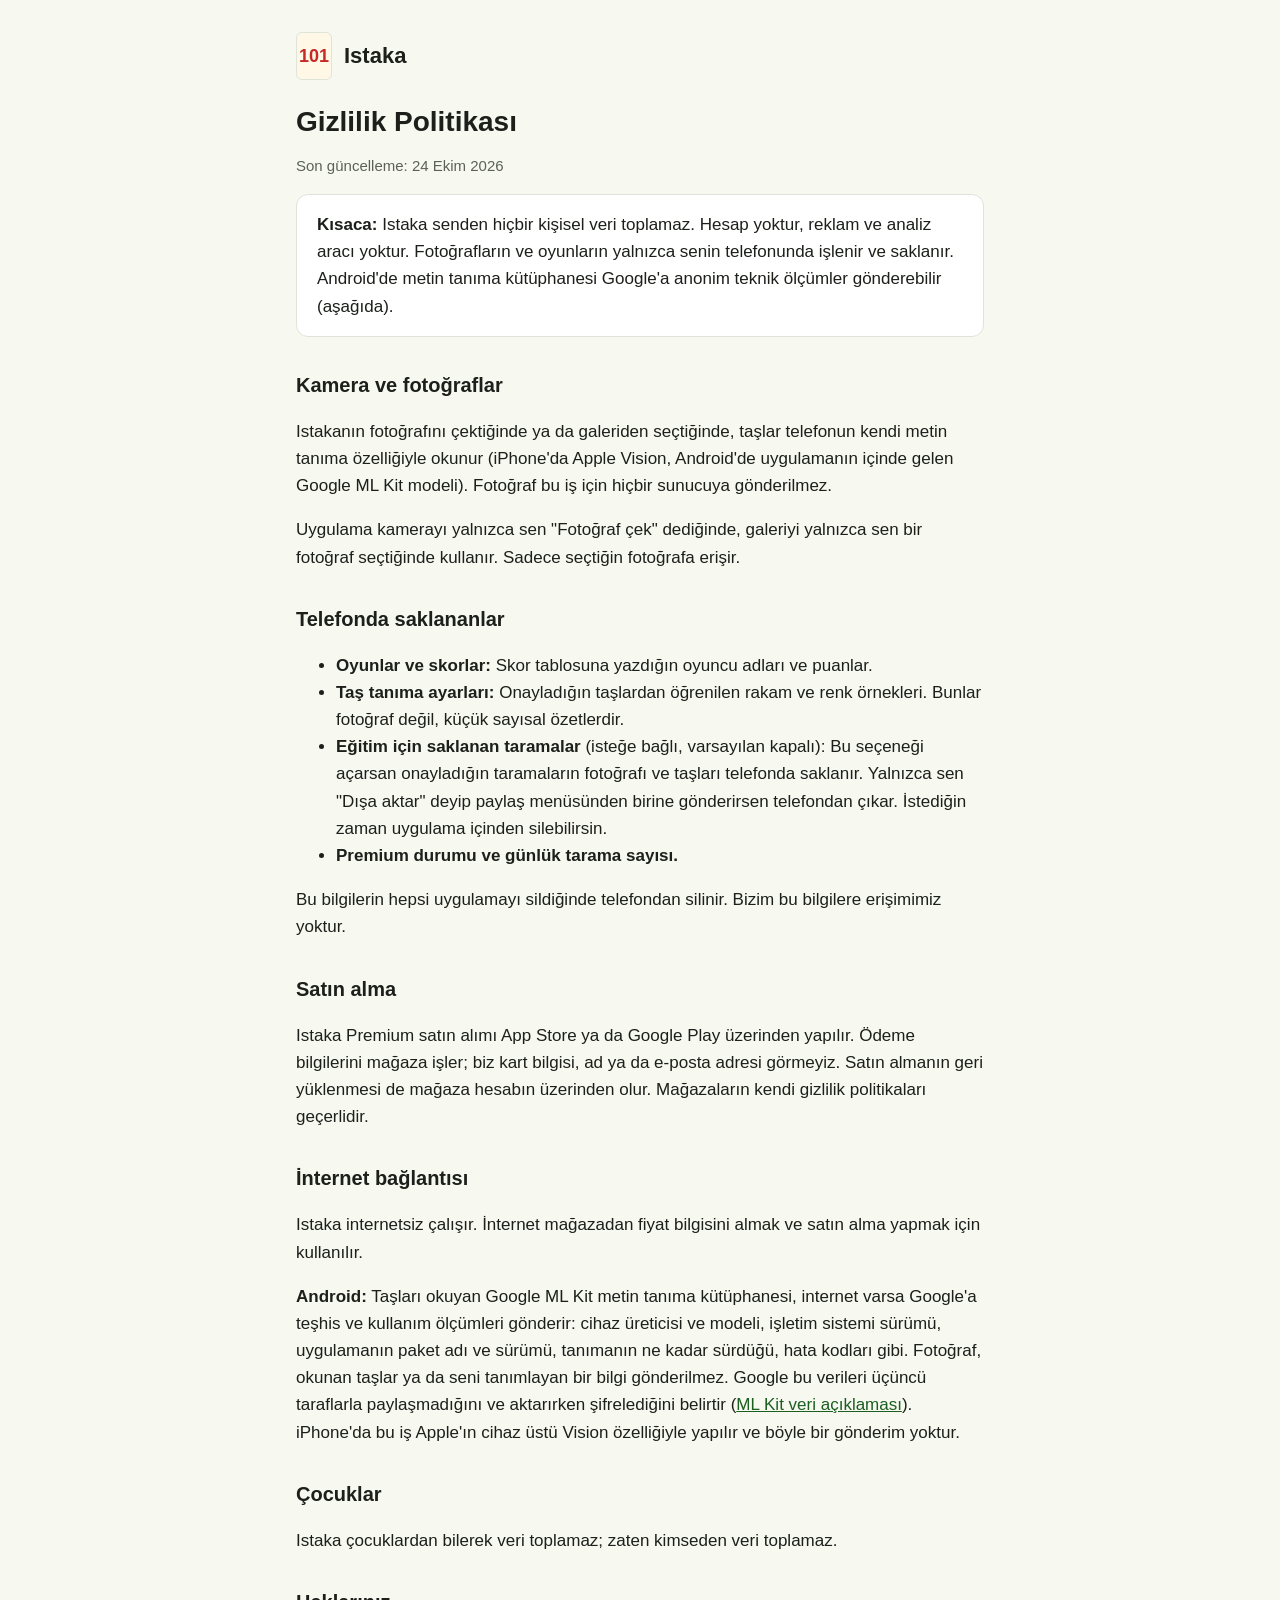
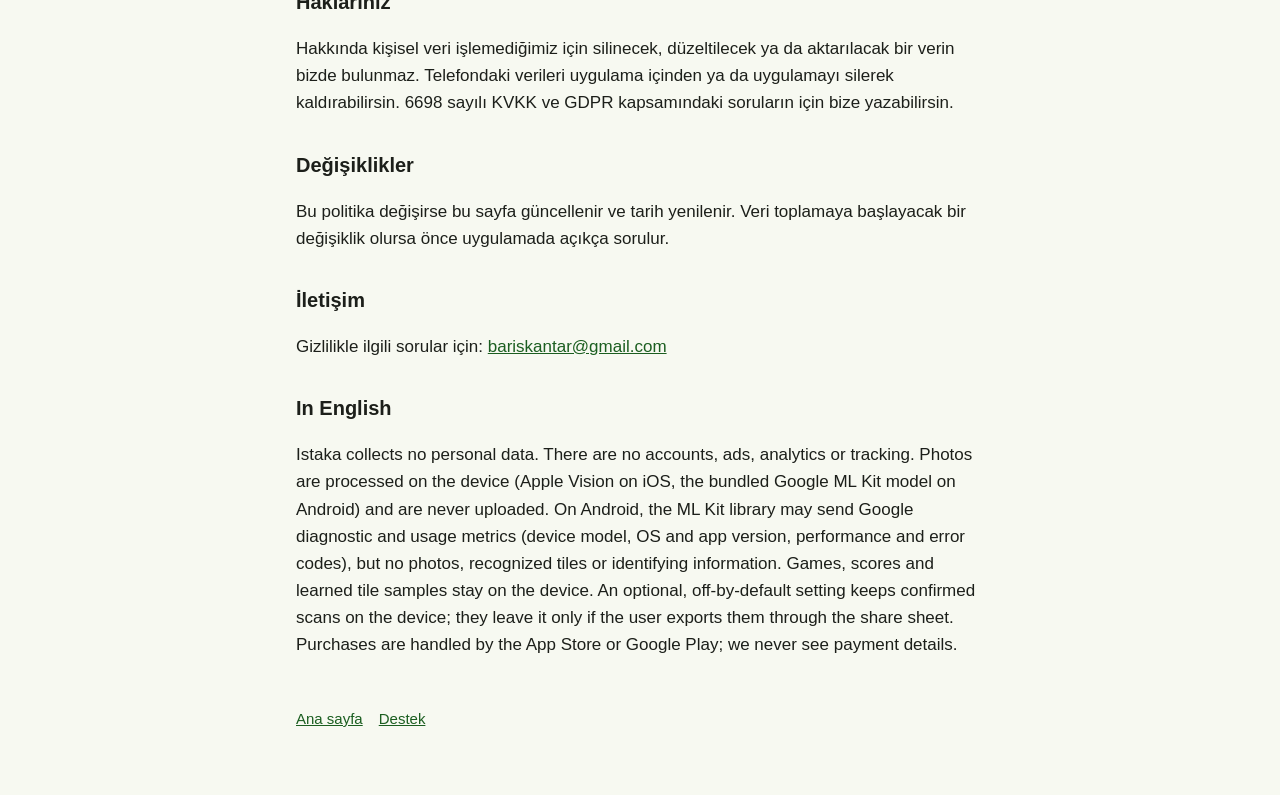
==== gizlilik/index.html @ b6f3dc68 "Istaka: gizlilik, destek ve tanıtım sayfaları Co-Authored-By: Claude Opus 5.5 <noreply@anthropic.com" ====
<!doctype html>
<html lang="tr">
<head>
<meta charset="utf-8">
<meta name="viewport" content="width=device-width, initial-scale=1">
<title>Istaka · Gizlilik Politikası</title>
<link rel="stylesheet" href="../style.css">
</head>
<body>
<main>
<header><div class="tile">101</div><a href="../">Istaka</a></header>

<h1>Gizlilik Politikası</h1>
<p class="muted">Son güncelleme: 24 Ekim 2026</p>

<div class="card">
  <strong>Kısaca:</strong> Istaka senden hiçbir kişisel veri toplamaz. Hesap
  yoktur, reklam ve analiz aracı yoktur. Fotoğrafların ve oyunların yalnızca
  senin telefonunda işlenir ve saklanır. Android'de metin tanıma kütüphanesi
  Google'a anonim teknik ölçümler gönderebilir (aşağıda).
</div>

<h2>Kamera ve fotoğraflar</h2>
<p>Istakanın fotoğrafını çektiğinde ya da galeriden seçtiğinde, taşlar
telefonun kendi metin tanıma özelliğiyle okunur (iPhone'da Apple Vision,
Android'de uygulamanın içinde gelen Google ML Kit modeli). Fotoğraf bu iş için
hiçbir sunucuya gönderilmez.</p>
<p>Uygulama kamerayı yalnızca sen "Fotoğraf çek" dediğinde, galeriyi yalnızca
sen bir fotoğraf seçtiğinde kullanır. Sadece seçtiğin fotoğrafa erişir.</p>

<h2>Telefonda saklananlar</h2>
<ul>
  <li><strong>Oyunlar ve skorlar:</strong> Skor tablosuna yazdığın oyuncu adları ve puanlar.</li>
  <li><strong>Taş tanıma ayarları:</strong> Onayladığın taşlardan öğrenilen rakam ve renk örnekleri.
    Bunlar fotoğraf değil, küçük sayısal özetlerdir.</li>
  <li><strong>Eğitim için saklanan taramalar</strong> (isteğe bağlı, varsayılan kapalı): Bu
    seçeneği açarsan onayladığın taramaların fotoğrafı ve taşları telefonda saklanır.
    Yalnızca sen "Dışa aktar" deyip paylaş menüsünden birine gönderirsen telefondan çıkar.
    İstediğin zaman uygulama içinden silebilirsin.</li>
  <li><strong>Premium durumu ve günlük tarama sayısı.</strong></li>
</ul>
<p>Bu bilgilerin hepsi uygulamayı sildiğinde telefondan silinir. Bizim bu
bilgilere erişimimiz yoktur.</p>

<h2>Satın alma</h2>
<p>Istaka Premium satın alımı App Store ya da Google Play üzerinden yapılır.
Ödeme bilgilerini mağaza işler; biz kart bilgisi, ad ya da e-posta adresi
görmeyiz. Satın almanın geri yüklenmesi de mağaza hesabın üzerinden olur.
Mağazaların kendi gizlilik politikaları geçerlidir.</p>

<h2>İnternet bağlantısı</h2>
<p>Istaka internetsiz çalışır. İnternet mağazadan fiyat bilgisini almak ve
satın alma yapmak için kullanılır.</p>
<p><strong>Android:</strong> Taşları okuyan Google ML Kit metin tanıma
kütüphanesi, internet varsa Google'a teşhis ve kullanım ölçümleri gönderir:
cihaz üreticisi ve modeli, işletim sistemi sürümü, uygulamanın paket adı ve
sürümü, tanımanın ne kadar sürdüğü, hata kodları gibi. Fotoğraf, okunan taşlar
ya da seni tanımlayan bir bilgi gönderilmez. Google bu verileri üçüncü
taraflarla paylaşmadığını ve aktarırken şifrelediğini belirtir
(<a href="https://developers.google.com/ml-kit/android-data-disclosure">ML Kit veri açıklaması</a>).
iPhone'da bu iş Apple'ın cihaz üstü Vision özelliğiyle yapılır ve böyle bir
gönderim yoktur.</p>

<h2>Çocuklar</h2>
<p>Istaka çocuklardan bilerek veri toplamaz; zaten kimseden veri toplamaz.</p>

<h2>Haklarınız</h2>
<p>Hakkında kişisel veri işlemediğimiz için silinecek, düzeltilecek ya da
aktarılacak bir verin bizde bulunmaz. Telefondaki verileri uygulama içinden ya
da uygulamayı silerek kaldırabilirsin. 6698 sayılı KVKK ve GDPR kapsamındaki
soruların için bize yazabilirsin.</p>

<h2>Değişiklikler</h2>
<p>Bu politika değişirse bu sayfa güncellenir ve tarih yenilenir. Veri
toplamaya başlayacak bir değişiklik olursa önce uygulamada açıkça sorulur.</p>

<h2>İletişim</h2>
<p>Gizlilikle ilgili sorular için: <a href="mailto:bariskantar@gmail.com">bariskantar@gmail.com</a></p>

<h2 lang="en">In English</h2>
<p lang="en">Istaka collects no personal data. There are no accounts, ads,
analytics or tracking. Photos are processed on the device (Apple Vision on
iOS, the bundled Google ML Kit model on Android) and are never uploaded. On
Android, the ML Kit library may send Google diagnostic and usage metrics
(device model, OS and app version, performance and error codes), but no
photos, recognized tiles or identifying information.
Games, scores and learned tile samples stay on the device. An optional,
off-by-default setting keeps confirmed scans on the device; they leave it only
if the user exports them through the share sheet. Purchases are handled by the
App Store or Google Play; we never see payment details.</p>

<footer><a href="../">Ana sayfa</a><a href="../destek/">Destek</a></footer>
</main>
</body>
</html>
---- style.css ----
:root {
  --bg: #f7f9f1;
  --text: #1c1f1a;
  --muted: #5b6157;
  --accent: #1b5e20;
  --card: #ffffff;
  --border: #dfe4d8;
}
@media (prefers-color-scheme: dark) {
  :root {
    --bg: #121511;
    --text: #e3e7dd;
    --muted: #a7ad9f;
    --accent: #8fd18f;
    --card: #1b1f19;
    --border: #2d332a;
  }
}
* { box-sizing: border-box; }
body {
  margin: 0;
  background: var(--bg);
  color: var(--text);
  font: 17px/1.6 -apple-system, BlinkMacSystemFont, "Segoe UI", Roboto, sans-serif;
}
main { max-width: 720px; margin: 0 auto; padding: 32px 16px 64px; }
header { display: flex; align-items: center; gap: 12px; margin-bottom: 24px; }
header a { color: inherit; text-decoration: none; font-weight: 700; font-size: 22px; }
.tile {
  width: 36px; height: 48px; border-radius: 6px; background: #fff8e7;
  border: 1px solid var(--border); display: grid; place-items: center;
  color: #c62828; font-weight: 800; font-size: 18px;
}
h1 { font-size: 28px; line-height: 1.25; margin: 0 0 8px; }
h2 { font-size: 20px; margin: 32px 0 8px; }
p, li { color: var(--text); }
.muted { color: var(--muted); font-size: 15px; }
a { color: var(--accent); }
.card {
  background: var(--card); border: 1px solid var(--border);
  border-radius: 12px; padding: 16px 20px; margin: 16px 0;
}
footer { margin-top: 48px; font-size: 15px; color: var(--muted); }
footer a { margin-right: 16px; }
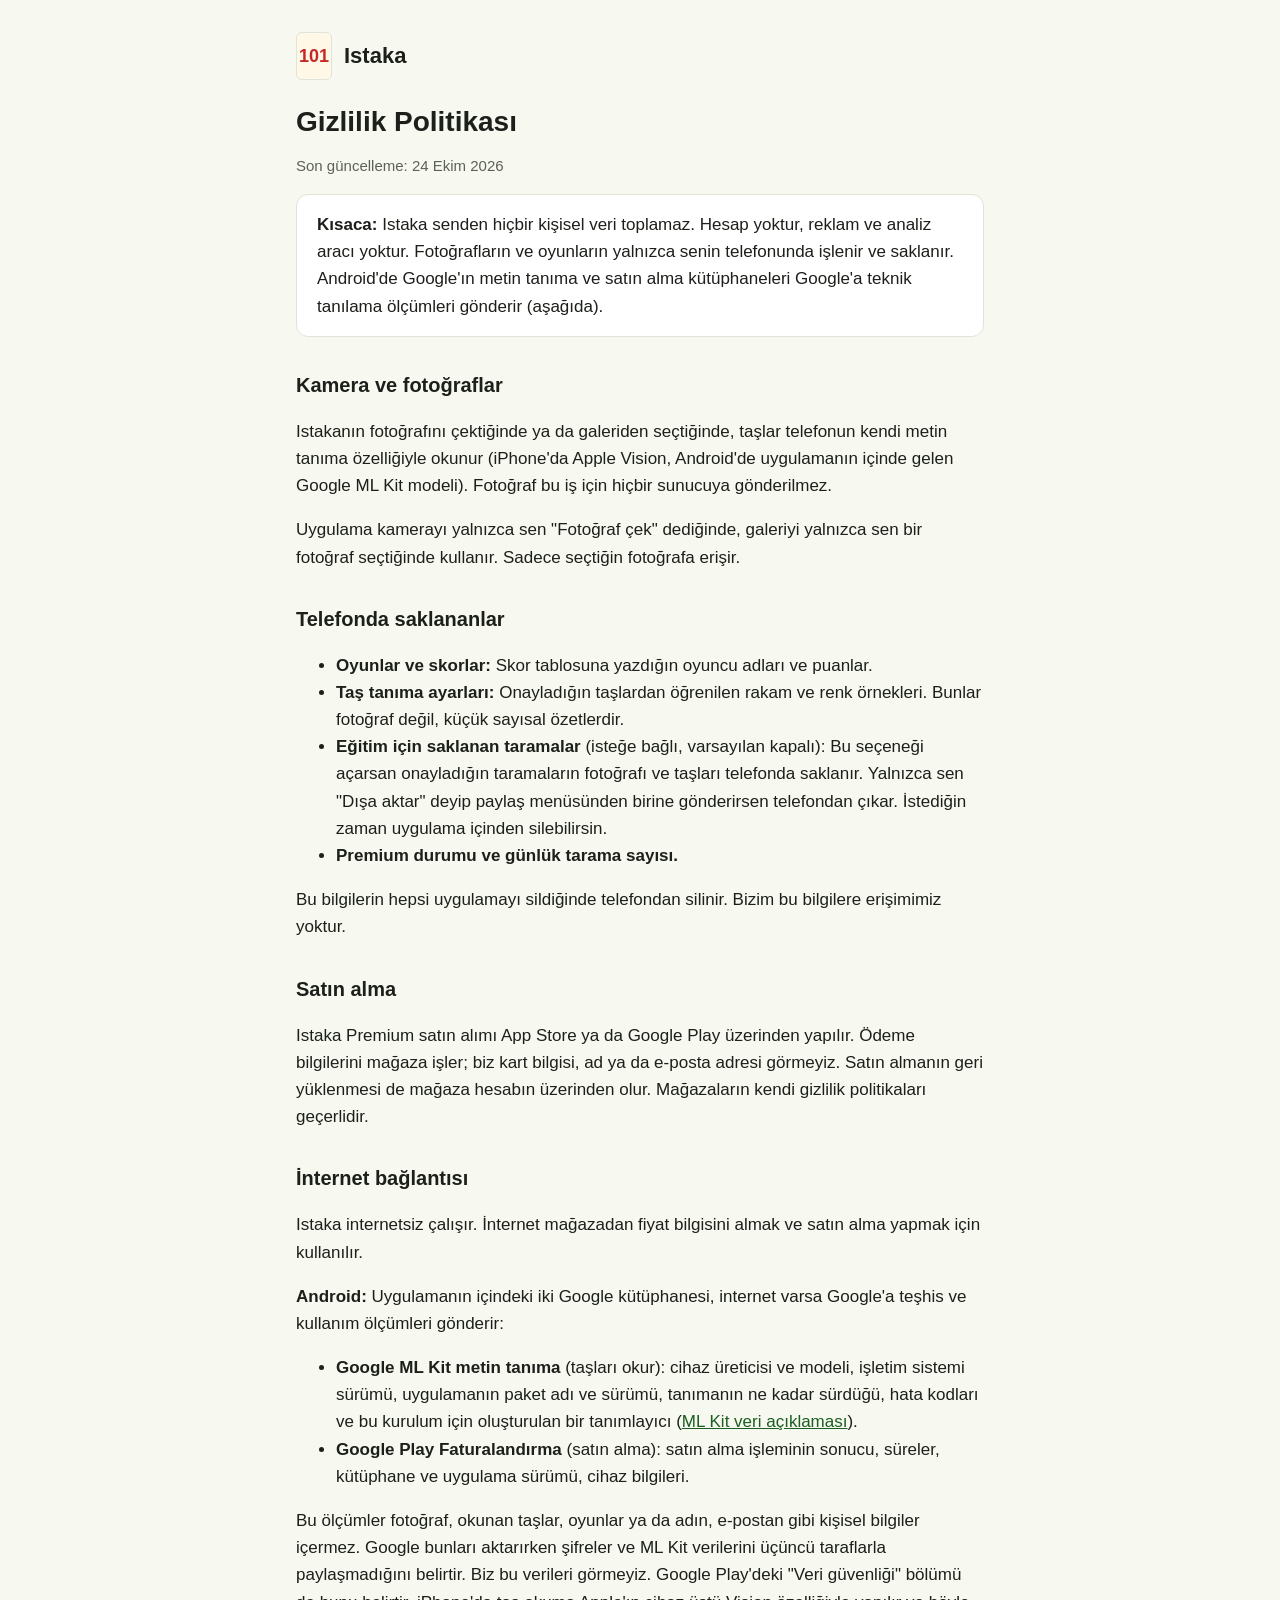
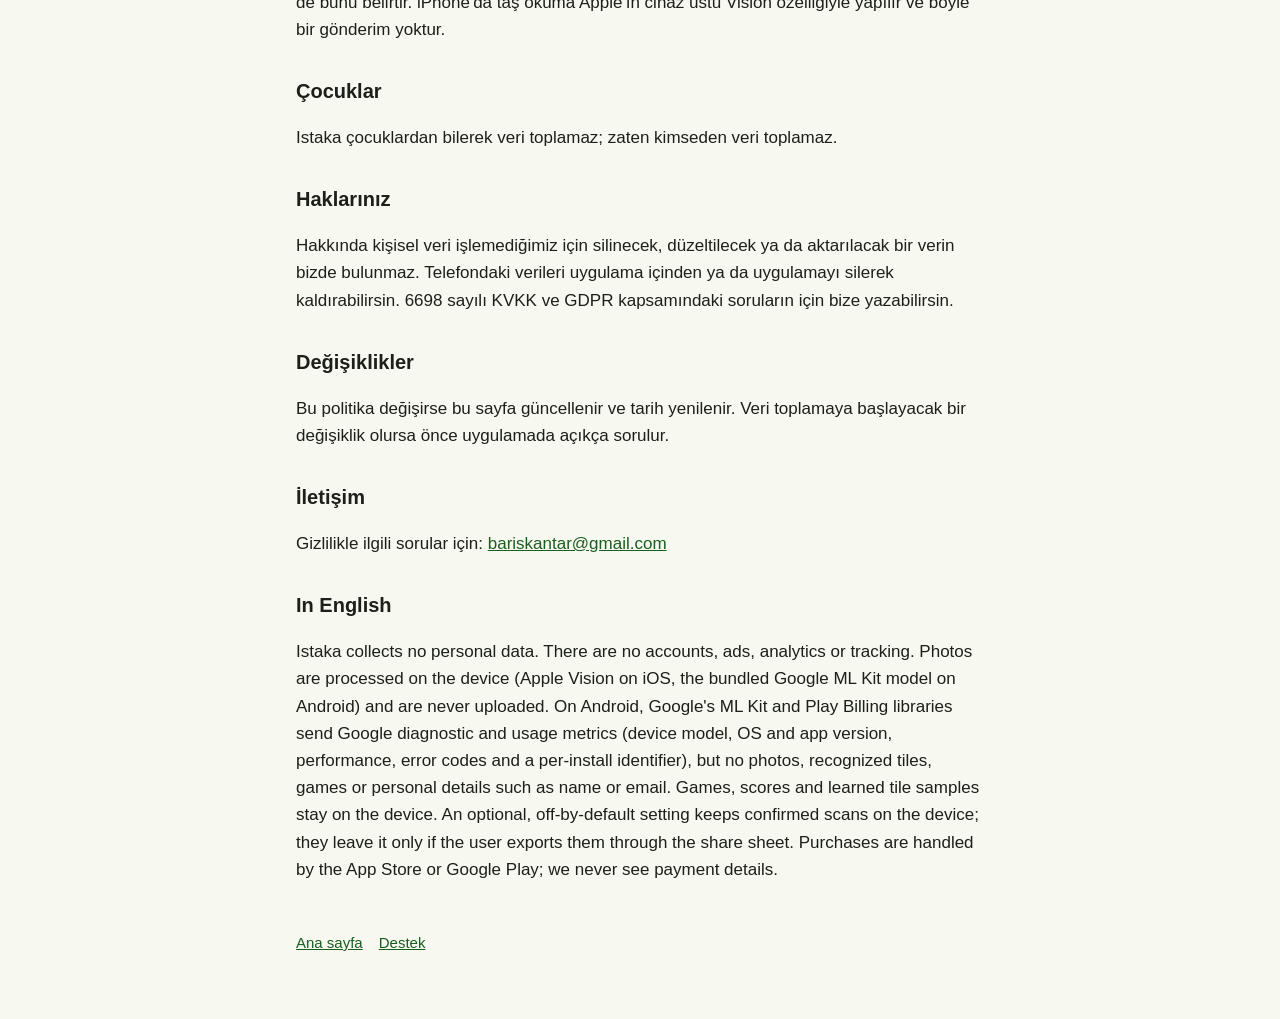
==== commit 84ca0cd0: "Gizlilik: Android'de Play Billing ölçümleri ve kurulum tanımlayıcısı Co-Authored-By: Claude Opus 5.5" ====
--- a/gizlilik/index.html
+++ b/gizlilik/index.html
@@ -16,8 +16,9 @@
 <div class="card">
   <strong>Kısaca:</strong> Istaka senden hiçbir kişisel veri toplamaz. Hesap
   yoktur, reklam ve analiz aracı yoktur. Fotoğrafların ve oyunların yalnızca
-  senin telefonunda işlenir ve saklanır. Android'de metin tanıma kütüphanesi
-  Google'a anonim teknik ölçümler gönderebilir (aşağıda).
+  senin telefonunda işlenir ve saklanır. Android'de Google'ın metin tanıma ve
+  satın alma kütüphaneleri Google'a teknik tanılama ölçümleri gönderir
+  (aşağıda).
 </div>
 
 <h2>Kamera ve fotoğraflar</h2>
@@ -51,15 +52,23 @@
 <h2>İnternet bağlantısı</h2>
 <p>Istaka internetsiz çalışır. İnternet mağazadan fiyat bilgisini almak ve
 satın alma yapmak için kullanılır.</p>
-<p><strong>Android:</strong> Taşları okuyan Google ML Kit metin tanıma
-kütüphanesi, internet varsa Google'a teşhis ve kullanım ölçümleri gönderir:
-cihaz üreticisi ve modeli, işletim sistemi sürümü, uygulamanın paket adı ve
-sürümü, tanımanın ne kadar sürdüğü, hata kodları gibi. Fotoğraf, okunan taşlar
-ya da seni tanımlayan bir bilgi gönderilmez. Google bu verileri üçüncü
-taraflarla paylaşmadığını ve aktarırken şifrelediğini belirtir
-(<a href="https://developers.google.com/ml-kit/android-data-disclosure">ML Kit veri açıklaması</a>).
-iPhone'da bu iş Apple'ın cihaz üstü Vision özelliğiyle yapılır ve böyle bir
-gönderim yoktur.</p>
+<p><strong>Android:</strong> Uygulamanın içindeki iki Google kütüphanesi,
+internet varsa Google'a teşhis ve kullanım ölçümleri gönderir:</p>
+<ul>
+  <li><strong>Google ML Kit metin tanıma</strong> (taşları okur): cihaz
+    üreticisi ve modeli, işletim sistemi sürümü, uygulamanın paket adı ve
+    sürümü, tanımanın ne kadar sürdüğü, hata kodları ve bu kurulum için
+    oluşturulan bir tanımlayıcı
+    (<a href="https://developers.google.com/ml-kit/android-data-disclosure">ML Kit veri açıklaması</a>).</li>
+  <li><strong>Google Play Faturalandırma</strong> (satın alma): satın alma
+    işleminin sonucu, süreler, kütüphane ve uygulama sürümü, cihaz bilgileri.</li>
+</ul>
+<p>Bu ölçümler fotoğraf, okunan taşlar, oyunlar ya da adın, e-postan gibi
+kişisel bilgiler içermez. Google bunları aktarırken şifreler ve ML Kit
+verilerini üçüncü taraflarla paylaşmadığını belirtir. Biz bu verileri görmeyiz.
+Google Play'deki "Veri güvenliği" bölümü de bunu belirtir. iPhone'da taş
+okuma Apple'ın cihaz üstü Vision özelliğiyle yapılır ve böyle bir gönderim
+yoktur.</p>
 
 <h2>Çocuklar</h2>
 <p>Istaka çocuklardan bilerek veri toplamaz; zaten kimseden veri toplamaz.</p>
@@ -81,9 +90,10 @@
 <p lang="en">Istaka collects no personal data. There are no accounts, ads,
 analytics or tracking. Photos are processed on the device (Apple Vision on
 iOS, the bundled Google ML Kit model on Android) and are never uploaded. On
-Android, the ML Kit library may send Google diagnostic and usage metrics
-(device model, OS and app version, performance and error codes), but no
-photos, recognized tiles or identifying information.
+Android, Google's ML Kit and Play Billing libraries send Google diagnostic and
+usage metrics (device model, OS and app version, performance, error codes and a
+per-install identifier), but no photos, recognized tiles, games or personal
+details such as name or email.
 Games, scores and learned tile samples stay on the device. An optional,
 off-by-default setting keeps confirmed scans on the device; they leave it only
 if the user exports them through the share sheet. Purchases are handled by the
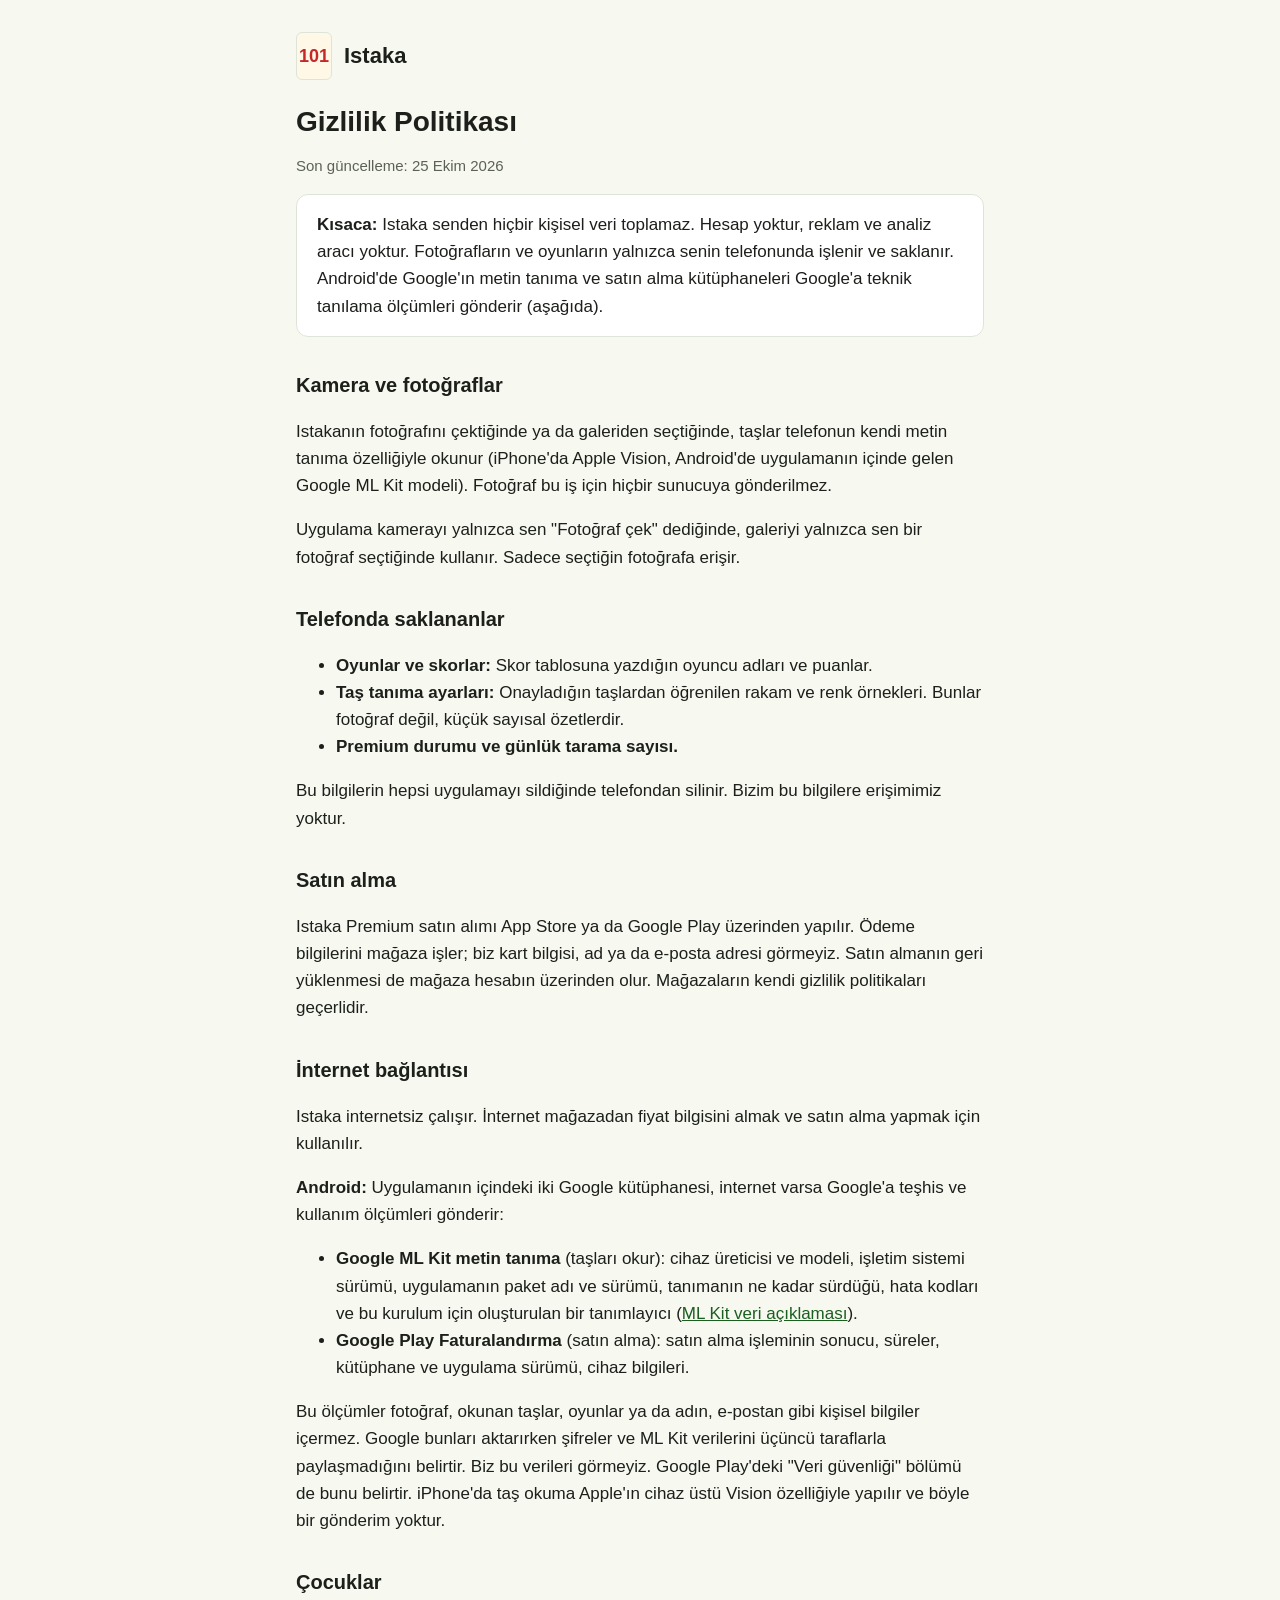
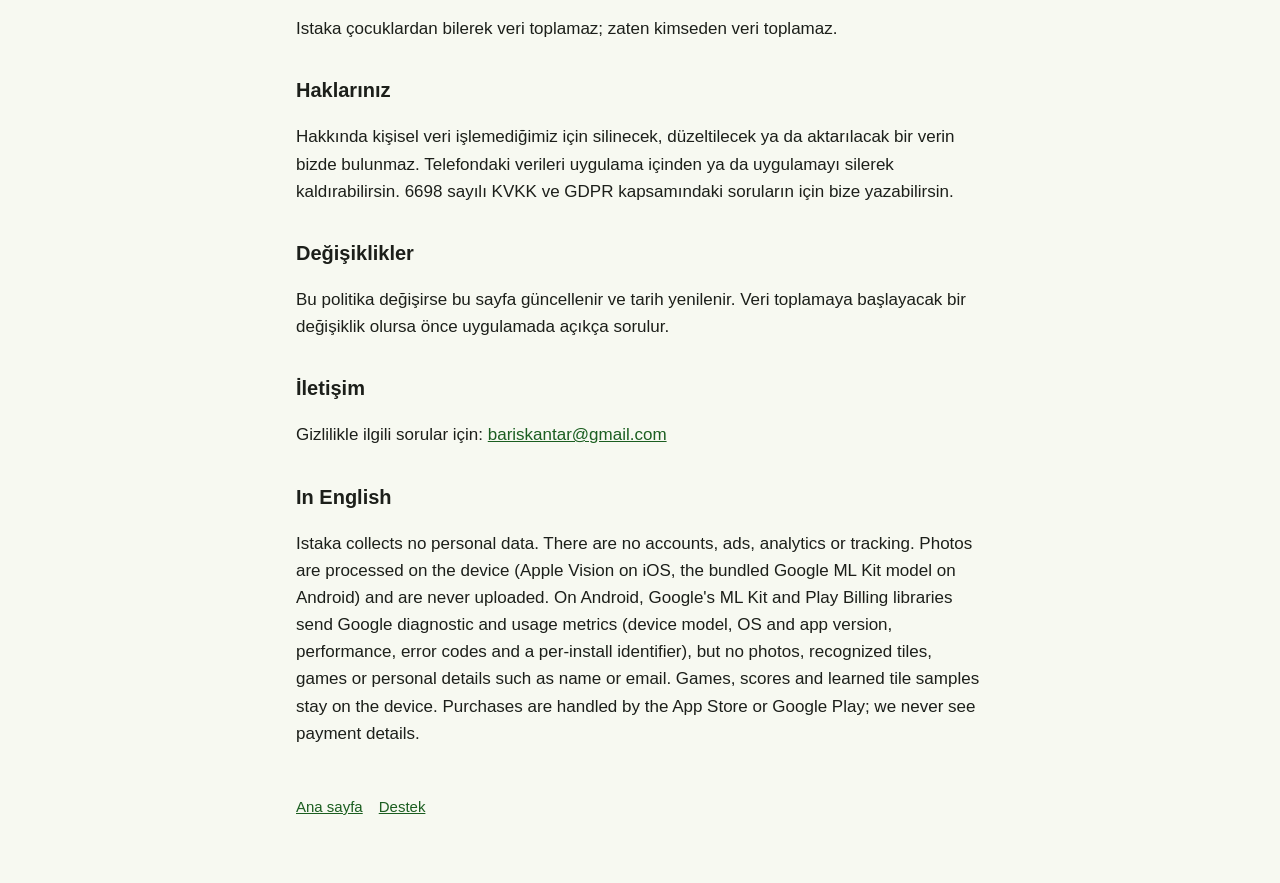
==== commit d6da6344: "Gizlilik: eğitim verisi seçeneği mağaza sürümünde yok Co-Authored-By: Claude Opus 5.5 <noreply@anthr" ====
--- a/gizlilik/index.html
+++ b/gizlilik/index.html
@@ -11,7 +11,7 @@
 <header><div class="tile">101</div><a href="../">Istaka</a></header>
 
 <h1>Gizlilik Politikası</h1>
-<p class="muted">Son güncelleme: 24 Ekim 2026</p>
+<p class="muted">Son güncelleme: 25 Ekim 2026</p>
 
 <div class="card">
   <strong>Kısaca:</strong> Istaka senden hiçbir kişisel veri toplamaz. Hesap
@@ -34,10 +34,6 @@
   <li><strong>Oyunlar ve skorlar:</strong> Skor tablosuna yazdığın oyuncu adları ve puanlar.</li>
   <li><strong>Taş tanıma ayarları:</strong> Onayladığın taşlardan öğrenilen rakam ve renk örnekleri.
     Bunlar fotoğraf değil, küçük sayısal özetlerdir.</li>
-  <li><strong>Eğitim için saklanan taramalar</strong> (isteğe bağlı, varsayılan kapalı): Bu
-    seçeneği açarsan onayladığın taramaların fotoğrafı ve taşları telefonda saklanır.
-    Yalnızca sen "Dışa aktar" deyip paylaş menüsünden birine gönderirsen telefondan çıkar.
-    İstediğin zaman uygulama içinden silebilirsin.</li>
   <li><strong>Premium durumu ve günlük tarama sayısı.</strong></li>
 </ul>
 <p>Bu bilgilerin hepsi uygulamayı sildiğinde telefondan silinir. Bizim bu
@@ -94,9 +90,7 @@
 usage metrics (device model, OS and app version, performance, error codes and a
 per-install identifier), but no photos, recognized tiles, games or personal
 details such as name or email.
-Games, scores and learned tile samples stay on the device. An optional,
-off-by-default setting keeps confirmed scans on the device; they leave it only
-if the user exports them through the share sheet. Purchases are handled by the
+Games, scores and learned tile samples stay on the device. Purchases are handled by the
 App Store or Google Play; we never see payment details.</p>
 
 <footer><a href="../">Ana sayfa</a><a href="../destek/">Destek</a></footer>
